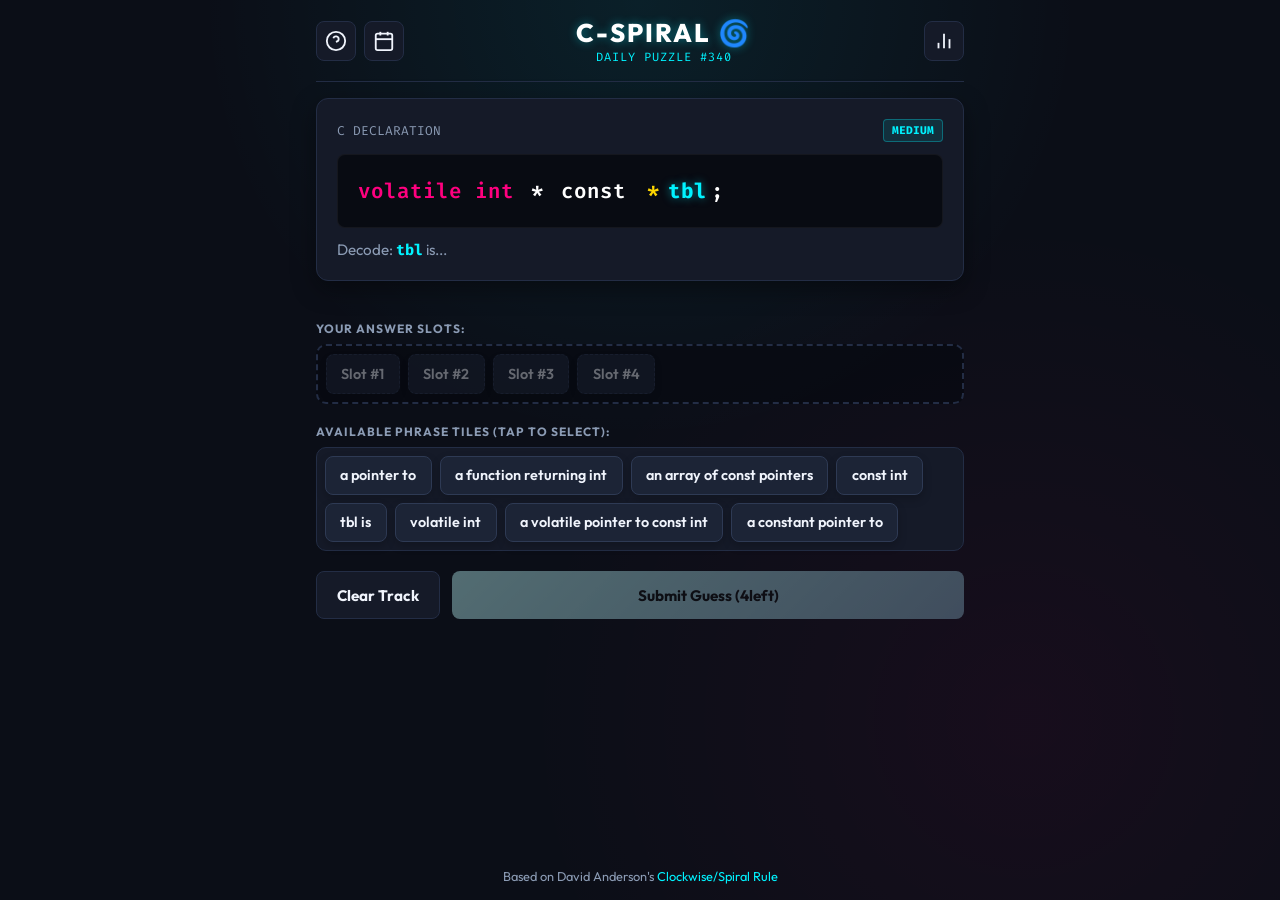
==== index.html @ 301a082c "feat(ui): implement interactive tile decoder, synthwave CSS theme, SVG spiral visualizer, and stats " ====
<!DOCTYPE html>
<html lang="en">
<head>
  <meta charset="UTF-8">
  <meta name="viewport" content="width=device-width, initial-scale=1.0">
  <title>C-Spiral | The Daily C Declaration Game</title>
  <meta name="description" content="A daily C programming declaration puzzle game based on David Anderson's Clockwise/Spiral Rule. Decode C declarations into plain English!">
  
  <!-- Fonts & Icons -->
  <link rel="preconnect" href="https://fonts.googleapis.com">
  <link rel="preconnect" href="https://fonts.gstatic.com" crossorigin>
  <link href="https://fonts.googleapis.com/css2?family=Fira+Code:wght@400;600;700&family=Outfit:wght@400;600;800&display=swap" rel="stylesheet">
  
  <link rel="stylesheet" href="style.css">
</head>
<body>
  <div class="app-container">
    <!-- Top Header -->
    <header class="app-header">
      <div class="header-left">
        <button id="btn-help" class="icon-btn" title="How to Play / Rules">
          <svg viewBox="0 0 24 24" width="22" height="22" fill="none" stroke="currentColor" stroke-width="2"><circle cx="12" cy="12" r="10"/><path d="M9.09 9a3 3 0 0 1 5.83 1c0 2-3 3-3 3"/><line x1="12" y1="17" x2="12.01" y2="17"/></svg>
        </button>
        <button id="btn-archive" class="icon-btn" title="Practice / Archive Mode">
          <svg viewBox="0 0 24 24" width="22" height="22" fill="none" stroke="currentColor" stroke-width="2"><rect x="3" y="4" width="18" height="18" rx="2" ry="2"/><line x1="16" y1="2" x2="16" y2="6"/><line x1="8" y1="2" x2="8" y2="6"/><line x1="3" y1="10" x2="21" y2="10"/></svg>
        </button>
      </div>
      
      <div class="header-center">
        <h1 class="logo-text">C-SPIRAL <span class="spiral-icon">🌀</span></h1>
        <div id="puzzle-badge" class="puzzle-badge">Daily Puzzle #1</div>
      </div>
      
      <div class="header-right">
        <button id="btn-stats" class="icon-btn" title="Statistics">
          <svg viewBox="0 0 24 24" width="22" height="22" fill="none" stroke="currentColor" stroke-width="2"><line x1="18" y1="20" x2="18" y2="10"/><line x1="12" y1="20" x2="12" y2="4"/><line x1="6" y1="20" x2="6" y2="14"/></svg>
        </button>
      </div>
    </header>

    <!-- Main Game Area -->
    <main class="game-main">
      <!-- C Declaration Code Container -->
      <section class="code-section">
        <div class="code-card">
          <div class="code-card-header">
            <span class="code-lang">C DECLARATION</span>
            <span id="code-difficulty" class="badge-difficulty">MEDIUM</span>
          </div>
          <div class="code-display-wrapper" id="code-wrapper">
            <!-- Dynamic SVG Spiral Overlay -->
            <svg id="spiral-svg" class="spiral-svg"></svg>
            <!-- Code text spans -->
            <div id="code-display" class="code-display"></div>
          </div>
          <div class="question-prompt">
            Decode: <span id="prompt-identifier" class="prompt-target">str</span> is...
          </div>
        </div>
      </section>

      <!-- Previous Attempts Log -->
      <section id="attempts-log" class="attempts-log-section"></section>

      <!-- Current Sentence Target Track (Drop Zone) -->
      <section class="target-section">
        <div class="section-label">YOUR ANSWER SLOTS:</div>
        <div id="target-track" class="target-track">
          <!-- Drop slots rendered dynamically -->
        </div>
      </section>

      <!-- Shuffled Tile Pool -->
      <section class="tiles-section">
        <div class="section-label">AVAILABLE PHRASE TILES (TAP TO SELECT):</div>
        <div id="tile-bank" class="tile-bank">
          <!-- Tiles rendered dynamically -->
        </div>
      </section>

      <!-- Action Buttons -->
      <section class="controls-section">
        <button id="btn-clear" class="btn btn-secondary">Clear Track</button>
        <button id="btn-submit" class="btn btn-primary btn-glow" disabled>Submit Guess (<span id="attempts-count">4</span> left)</button>
      </section>
    </main>

    <!-- Footer -->
    <footer class="app-footer">
      <span>Based on David Anderson's <a href="https://c-faq.com/decl/spiral.anderson.html" target="_blank" rel="noopener">Clockwise/Spiral Rule</a></span>
    </footer>
  </div>

  <!-- HELP / RULES MODAL -->
  <div id="modal-help" class="modal-overlay hidden">
    <div class="modal-card">
      <button class="modal-close" data-close="modal-help">&times;</button>
      <h2>🌀 The Clockwise/Spiral Rule</h2>
      <p class="modal-intro">Any C declaration can be decoded into plain English in 3 steps:</p>
      
      <div class="rule-steps">
        <div class="rule-step">
          <span class="step-num">1</span>
          <div>
            <strong>Find the Identifier</strong>
            <p>Start at the variable name (e.g. <code>str</code> or <code>fp</code>).</p>
          </div>
        </div>
        <div class="rule-step">
          <span class="step-num">2</span>
          <div>
            <strong>Move Clockwise / Spiral</strong>
            <p>Read tokens moving right, turning left when hitting parens <code>()</code>, brackets <code>[]</code>, or semicolon <code>;</code>:</p>
            <ul>
              <li><code>[N]</code> &rarr; <em>"array N of..."</em></li>
              <li><code>(type1, type2)</code> &rarr; <em>"function passing type1, type2 returning..."</em></li>
              <li><code>*</code> &rarr; <em>"pointer to..."</em></li>
            </ul>
          </div>
        </div>
        <div class="rule-step">
          <span class="step-num">3</span>
          <div>
            <strong>Parentheses First</strong>
            <p>Always resolve elements inside parentheses before stepping outside!</p>
          </div>
        </div>
      </div>

      <div class="modal-example">
        <strong>Example: <code>char *str[10];</code></strong>
        <ol>
          <li>Start at <code>str</code> &rarr; <em>"str is..."</em></li>
          <li>Move right to <code>[10]</code> &rarr; <em>"an array 10 of..."</em></li>
          <li>Turn left to <code>*</code> &rarr; <em>"pointers to..."</em></li>
          <li>Reach <code>char</code> &rarr; <em>"char"</em></li>
        </ol>
      </div>

      <button class="btn btn-primary modal-action-btn" data-close="modal-help">Got it!</button>
    </div>
  </div>

  <!-- STATS & WIN MODAL -->
  <div id="modal-stats" class="modal-overlay hidden">
    <div class="modal-card">
      <button class="modal-close" data-close="modal-stats">&times;</button>
      <h2 id="stats-title">📊 Game Statistics</h2>

      <!-- End of Game Result Banner -->
      <div id="game-result-banner" class="result-banner hidden">
        <div id="result-emoji" class="result-emoji">🎉</div>
        <div id="result-text" class="result-text">PRONUNCIATION MASTER!</div>
        <div id="target-solution-display" class="target-solution-display"></div>
      </div>

      <div class="stats-grid">
        <div class="stat-box">
          <div id="stat-played" class="stat-val">0</div>
          <div class="stat-lbl">Played</div>
        </div>
        <div class="stat-box">
          <div id="stat-winrate" class="stat-val">0%</div>
          <div class="stat-lbl">Win %</div>
        </div>
        <div class="stat-box">
          <div id="stat-streak" class="stat-val">0</div>
          <div class="stat-lbl">Current Streak</div>
        </div>
        <div class="stat-box">
          <div id="stat-maxstreak" class="stat-val">0</div>
          <div class="stat-lbl">Max Streak</div>
        </div>
      </div>

      <h3>Guess Distribution</h3>
      <div id="guess-histogram" class="histogram-container">
        <!-- Histogram bars -->
      </div>

      <div class="next-puzzle-box">
        <div class="timer-label">NEXT PUZZLE IN</div>
        <div id="countdown-timer" class="timer-val">12:34:56</div>
      </div>

      <div class="modal-actions">
        <button id="btn-share" class="btn btn-primary btn-glow">
          <svg viewBox="0 0 24 24" width="18" height="18" fill="none" stroke="currentColor" stroke-width="2" style="margin-right:6px"><circle cx="18" cy="5" r="3"/><circle cx="6" cy="12" r="3"/><circle cx="18" cy="19" r="3"/><line x1="8.59" y1="13.51" x2="15.42" y2="17.49"/><line x1="15.41" y1="6.51" x2="8.59" y2="10.49"/></svg>
          Share Results
        </button>
      </div>
      <div id="share-toast" class="share-toast hidden">Copied results to clipboard! 📋</div>
    </div>
  </div>

  <script type="module" src="src/app.js"></script>
</body>
</html>
---- style.css ----
:root {
  --bg-dark: #0b0e17;
  --bg-card: #151a28;
  --bg-card-border: #232d45;
  --text-main: #f0f4fc;
  --text-muted: #8b9bb4;
  
  --color-cyan: #00f3ff;
  --color-magenta: #ff007f;
  --color-green: #00ff9d;
  --color-yellow: #ffd700;
  --color-gray: #343e56;

  --tile-correct: #00b862;
  --tile-misplaced: #b89600;
  --tile-incorrect: #3e485e;

  --font-sans: 'Outfit', -apple-system, BlinkMacSystemFont, sans-serif;
  --font-mono: 'Fira Code', monospace;
}

* {
  box-sizing: border-box;
  margin: 0;
  padding: 0;
}

body {
  background-color: var(--bg-dark);
  color: var(--text-main);
  font-family: var(--font-sans);
  min-height: 100vh;
  display: flex;
  justify-content: center;
  align-items: flex-start;
  background-image: 
    radial-gradient(circle at 50% 0%, rgba(0, 243, 255, 0.08), transparent 40%),
    radial-gradient(circle at 80% 80%, rgba(255, 0, 127, 0.05), transparent 40%);
}

.app-container {
  width: 100%;
  max-width: 680px;
  min-height: 100vh;
  display: flex;
  flex-direction: column;
  padding: 1rem;
}

/* Header */
.app-header {
  display: flex;
  align-items: center;
  justify-content: space-between;
  padding-bottom: 1rem;
  border-bottom: 1px solid var(--bg-card-border);
  margin-bottom: 1rem;
}

.header-left, .header-right {
  display: flex;
  gap: 0.5rem;
}

.icon-btn {
  background: var(--bg-card);
  border: 1px solid var(--bg-card-border);
  color: var(--text-main);
  padding: 0.5rem;
  border-radius: 8px;
  cursor: pointer;
  transition: all 0.2s ease;
  display: flex;
  align-items: center;
  justify-content: center;
}

.icon-btn:hover {
  border-color: var(--color-cyan);
  color: var(--color-cyan);
  box-shadow: 0 0 10px rgba(0, 243, 255, 0.2);
}

.header-center {
  text-align: center;
}

.logo-text {
  font-size: 1.6rem;
  font-weight: 800;
  letter-spacing: 2px;
  color: #fff;
  text-shadow: 0 0 10px rgba(0, 243, 255, 0.4);
}

.spiral-icon {
  display: inline-block;
  animation: spin 20s linear infinite;
}

@keyframes spin {
  from { transform: rotate(0deg); }
  to { transform: rotate(360deg); }
}

.puzzle-badge {
  font-size: 0.75rem;
  font-family: var(--font-mono);
  color: var(--color-cyan);
  text-transform: uppercase;
  letter-spacing: 1px;
}

/* Main Layout */
.game-main {
  flex: 1;
  display: flex;
  flex-direction: column;
  gap: 1.25rem;
}

/* Code Card */
.code-section {
  width: 100%;
}

.code-card {
  background: var(--bg-card);
  border: 1px solid var(--bg-card-border);
  border-radius: 12px;
  padding: 1.25rem;
  box-shadow: 0 8px 24px rgba(0, 0, 0, 0.4);
  position: relative;
}

.code-card-header {
  display: flex;
  justify-content: space-between;
  align-items: center;
  margin-bottom: 0.75rem;
  font-family: var(--font-mono);
  font-size: 0.8rem;
  color: var(--text-muted);
}

.badge-difficulty {
  padding: 0.2rem 0.5rem;
  border-radius: 4px;
  font-size: 0.7rem;
  font-weight: 700;
  text-transform: uppercase;
  background: rgba(0, 243, 255, 0.1);
  color: var(--color-cyan);
  border: 1px solid rgba(0, 243, 255, 0.3);
}

.code-display-wrapper {
  position: relative;
  background: #080b12;
  border-radius: 8px;
  padding: 1.25rem 1rem;
  border: 1px solid rgba(255, 255, 255, 0.05);
  overflow-x: auto;
}

.code-display {
  font-family: var(--font-mono);
  font-size: 1.3rem;
  font-weight: 600;
  color: #fff;
  white-space: pre;
  letter-spacing: 1px;
  position: relative;
  z-index: 2;
}

.code-token {
  display: inline-block;
  padding: 2px 4px;
  border-radius: 4px;
  transition: all 0.3s ease;
}

.code-token.token-identifier {
  color: var(--color-cyan);
  text-shadow: 0 0 8px rgba(0, 243, 255, 0.5);
  font-weight: 700;
}

.code-token.token-basetype {
  color: var(--color-magenta);
}

.code-token.token-pointer {
  color: var(--color-yellow);
}

.code-token.token-array, .code-token.token-function {
  color: var(--color-green);
}

.spiral-svg {
  position: absolute;
  top: 0;
  left: 0;
  width: 100%;
  height: 100%;
  pointer-events: none;
  z-index: 1;
}

.spiral-path {
  fill: none;
  stroke: var(--color-cyan);
  stroke-width: 3;
  stroke-linecap: round;
  stroke-dasharray: 400;
  stroke-dashoffset: 400;
  filter: drop-shadow(0 0 6px var(--color-cyan));
  animation: drawPath 2s ease-in-out forwards;
}

@keyframes drawPath {
  to { stroke-dashoffset: 0; }
}

.question-prompt {
  margin-top: 0.75rem;
  font-size: 0.95rem;
  color: var(--text-muted);
}

.prompt-target {
  color: var(--color-cyan);
  font-weight: 700;
  font-family: var(--font-mono);
}

/* Previous Attempts Log */
.attempts-log-section {
  display: flex;
  flex-direction: column;
  gap: 0.5rem;
}

.attempt-row {
  display: flex;
  gap: 0.4rem;
  padding: 0.5rem;
  background: rgba(21, 26, 40, 0.6);
  border-radius: 8px;
  border: 1px solid rgba(255, 255, 255, 0.05);
  overflow-x: auto;
}

.attempt-tile {
  font-size: 0.8rem;
  font-weight: 600;
  padding: 0.4rem 0.6rem;
  border-radius: 6px;
  color: #fff;
  white-space: nowrap;
}

.attempt-tile.correct { background: var(--tile-correct); }
.attempt-tile.misplaced { background: var(--tile-misplaced); }
.attempt-tile.incorrect { background: var(--tile-incorrect); }

/* Target & Tile Bank Sections */
.section-label {
  font-size: 0.75rem;
  font-weight: 700;
  color: var(--text-muted);
  letter-spacing: 1px;
  margin-bottom: 0.5rem;
}

.target-track {
  display: flex;
  flex-wrap: flex;
  gap: 0.5rem;
  min-height: 56px;
  padding: 0.5rem;
  background: rgba(8, 11, 18, 0.8);
  border: 2px dashed var(--bg-card-border);
  border-radius: 10px;
  align-items: center;
}

.tile-bank {
  display: flex;
  flex-wrap: wrap;
  gap: 0.5rem;
  min-height: 80px;
  padding: 0.5rem;
  background: var(--bg-card);
  border: 1px solid var(--bg-card-border);
  border-radius: 10px;
}

/* Individual Tiles */
.phrase-tile {
  background: #1c2436;
  border: 1px solid #2e3a54;
  color: var(--text-main);
  font-family: var(--font-sans);
  font-size: 0.9rem;
  font-weight: 600;
  padding: 0.6rem 0.9rem;
  border-radius: 8px;
  cursor: pointer;
  user-select: none;
  transition: all 0.15s cubic-bezier(0.4, 0, 0.2, 1);
  display: flex;
  align-items: center;
  gap: 0.3rem;
  box-shadow: 0 4px 10px rgba(0, 0, 0, 0.2);
}

.phrase-tile:hover {
  border-color: var(--color-cyan);
  transform: translateY(-2px);
  box-shadow: 0 6px 14px rgba(0, 243, 255, 0.2);
}

.phrase-tile:active {
  transform: translateY(0);
}

.phrase-tile.in-target {
  background: rgba(0, 243, 255, 0.1);
  border-color: var(--color-cyan);
  color: #fff;
}

/* Controls */
.controls-section {
  display: flex;
  gap: 0.75rem;
}

.btn {
  padding: 0.85rem 1.25rem;
  border-radius: 8px;
  font-family: var(--font-sans);
  font-size: 0.95rem;
  font-weight: 700;
  cursor: pointer;
  border: none;
  transition: all 0.2s ease;
  display: flex;
  align-items: center;
  justify-content: center;
}

.btn-secondary {
  background: var(--bg-card);
  border: 1px solid var(--bg-card-border);
  color: var(--text-main);
}

.btn-secondary:hover {
  background: #1e2638;
}

.btn-primary {
  flex: 1;
  background: linear-gradient(135deg, var(--color-cyan), #00a2ff);
  color: #0b0e17;
}

.btn-primary:hover:not(:disabled) {
  transform: translateY(-1px);
  box-shadow: 0 0 16px rgba(0, 243, 255, 0.4);
}

.btn-primary:disabled {
  opacity: 0.5;
  cursor: not-allowed;
  filter: grayscale(0.8);
}

/* Footer */
.app-footer {
  margin-top: 1.5rem;
  text-align: center;
  font-size: 0.8rem;
  color: var(--text-muted);
}

.app-footer a {
  color: var(--color-cyan);
  text-decoration: none;
}

/* Modals */
.modal-overlay {
  position: fixed;
  top: 0;
  left: 0;
  width: 100vw;
  height: 100vh;
  background: rgba(5, 7, 12, 0.85);
  backdrop-filter: blur(8px);
  display: flex;
  justify-content: center;
  align-items: center;
  padding: 1rem;
  z-index: 1000;
  opacity: 1;
  transition: opacity 0.2s ease;
}

.modal-overlay.hidden {
  display: none;
  opacity: 0;
  pointer-events: none;
}

.modal-card {
  background: var(--bg-card);
  border: 1px solid var(--bg-card-border);
  border-radius: 16px;
  width: 100%;
  max-width: 500px;
  max-height: 90vh;
  overflow-y: auto;
  padding: 1.75rem;
  position: relative;
  box-shadow: 0 20px 50px rgba(0, 0, 0, 0.8);
}

.modal-close {
  position: absolute;
  top: 1rem;
  right: 1rem;
  background: none;
  border: none;
  color: var(--text-muted);
  font-size: 1.5rem;
  cursor: pointer;
}

.modal-close:hover { color: #fff; }

/* Rule Steps */
.rule-steps {
  display: flex;
  flex-direction: column;
  gap: 1rem;
  margin: 1.25rem 0;
}

.rule-step {
  display: flex;
  gap: 0.75rem;
}

.step-num {
  background: var(--color-cyan);
  color: #0b0e17;
  font-weight: 800;
  width: 28px;
  height: 28px;
  border-radius: 50%;
  display: flex;
  align-items: center;
  justify-content: center;
  flex-shrink: 0;
}

.modal-example {
  background: #080b12;
  padding: 1rem;
  border-radius: 8px;
  font-size: 0.9rem;
  margin-bottom: 1.25rem;
}

.modal-example code {
  color: var(--color-cyan);
  font-family: var(--font-mono);
}

/* Stats Modal Grid */
.stats-grid {
  display: grid;
  grid-template-columns: repeat(4, 1fr);
  gap: 0.5rem;
  margin: 1.25rem 0;
}

.stat-box {
  background: #080b12;
  padding: 0.75rem 0.5rem;
  border-radius: 8px;
  text-align: center;
}

.stat-val {
  font-size: 1.4rem;
  font-weight: 800;
  color: var(--color-cyan);
}

.stat-lbl {
  font-size: 0.7rem;
  color: var(--text-muted);
  text-transform: uppercase;
}

.histogram-container {
  display: flex;
  flex-direction: column;
  gap: 0.4rem;
  margin: 1rem 0;
}

.histogram-row {
  display: flex;
  align-items: center;
  gap: 0.5rem;
  font-size: 0.85rem;
}

.histogram-bar-bg {
  flex: 1;
  height: 20px;
  background: #080b12;
  border-radius: 4px;
  overflow: hidden;
}

.histogram-bar-fill {
  height: 100%;
  background: var(--color-cyan);
  display: flex;
  align-items: center;
  justify-content: flex-end;
  padding-right: 6px;
  font-weight: 700;
  font-size: 0.75rem;
  color: #0b0e17;
  transition: width 0.6s ease;
}

.next-puzzle-box {
  text-align: center;
  background: rgba(0, 243, 255, 0.05);
  border: 1px dashed rgba(0, 243, 255, 0.3);
  border-radius: 8px;
  padding: 0.75rem;
  margin-bottom: 1.25rem;
}

.timer-label {
  font-size: 0.7rem;
  color: var(--text-muted);
  letter-spacing: 1px;
}

.timer-val {
  font-family: var(--font-mono);
  font-size: 1.2rem;
  font-weight: 700;
  color: var(--color-cyan);
}

.result-banner {
  text-align: center;
  background: rgba(0, 255, 157, 0.1);
  border: 1px solid var(--color-green);
  border-radius: 10px;
  padding: 1rem;
  margin-bottom: 1rem;
}

.result-emoji { font-size: 2rem; }
.result-text { font-weight: 800; color: var(--color-green); letter-spacing: 1px; }

.target-solution-display {
  margin-top: 0.5rem;
  font-family: var(--font-mono);
  font-size: 0.85rem;
  color: #fff;
}

.share-toast {
  text-align: center;
  margin-top: 0.5rem;
  font-size: 0.85rem;
  color: var(--color-green);
}
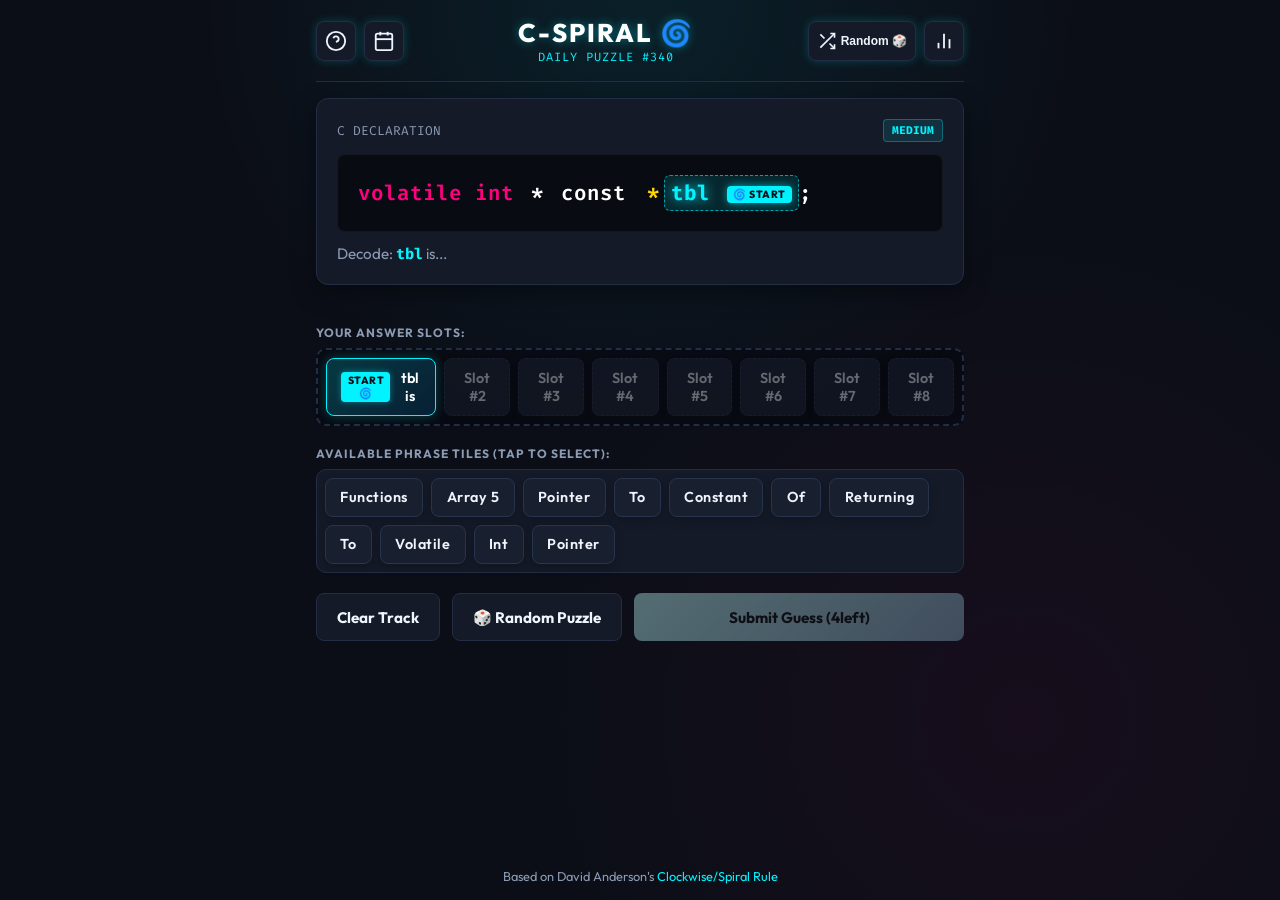
==== commit 30b7dae9: "feat(dev): add Random Puzzle button to test multiple puzzles per day in Practice Mode" ====
--- a/index.html
+++ b/index.html
@@ -5,6 +5,19 @@
   <meta name="viewport" content="width=device-width, initial-scale=1.0">
   <title>C-Spiral | The Daily C Declaration Game</title>
   <meta name="description" content="A daily C programming declaration puzzle game based on David Anderson's Clockwise/Spiral Rule. Decode C declarations into plain English!">
+  <meta name="theme-color" content="#0b0e17">
+
+  <!-- Open Graph / Social Media Meta Tags -->
+  <meta property="og:title" content="C-Spiral | The Daily C Declaration Game">
+  <meta property="og:description" content="Decode complex C declarations into plain English in this daily micro-puzzle game inspired by Wordle!">
+  <meta property="og:type" content="website">
+  <meta name="twitter:card" content="summary_large_image">
+  <meta name="twitter:title" content="C-Spiral 🌀 Daily C Declaration Puzzle">
+  <meta name="twitter:description" content="Test your C programming skills daily with the Clockwise/Spiral Rule!">
+
+  <!-- Favicon & PWA Web Manifest -->
+  <link rel="icon" type="image/svg+xml" href="favicon.svg">
+  <link rel="manifest" href="site.webmanifest">
   
   <!-- Fonts & Icons -->
   <link rel="preconnect" href="https://fonts.googleapis.com">
@@ -12,6 +25,7 @@
   <link href="https://fonts.googleapis.com/css2?family=Fira+Code:wght@400;600;700&family=Outfit:wght@400;600;800&display=swap" rel="stylesheet">
   
   <link rel="stylesheet" href="style.css">
+
 </head>
 <body>
   <div class="app-container">
@@ -32,6 +46,10 @@
       </div>
       
       <div class="header-right">
+        <button id="btn-random-header" class="icon-btn btn-random-icon" title="Test Random Puzzle (Dev Mode)">
+          <svg viewBox="0 0 24 24" width="20" height="20" fill="none" stroke="currentColor" stroke-width="2" style="margin-right:4px;"><polyline points="16 3 21 3 21 8"/><line x1="4" y1="20" x2="21" y2="3"/><polyline points="21 16 21 21 16 21"/><line x1="15" y1="15" x2="21" y2="21"/><line x1="4" y1="4" x2="9" y2="9"/></svg>
+          <span style="font-size:0.75rem; font-weight:700;">Random 🎲</span>
+        </button>
         <button id="btn-stats" class="icon-btn" title="Statistics">
           <svg viewBox="0 0 24 24" width="22" height="22" fill="none" stroke="currentColor" stroke-width="2"><line x1="18" y1="20" x2="18" y2="10"/><line x1="12" y1="20" x2="12" y2="4"/><line x1="6" y1="20" x2="6" y2="14"/></svg>
         </button>
@@ -81,9 +99,11 @@
       <!-- Action Buttons -->
       <section class="controls-section">
         <button id="btn-clear" class="btn btn-secondary">Clear Track</button>
+        <button id="btn-random" class="btn btn-secondary btn-random-action" title="Load a new random puzzle to test">🎲 Random Puzzle</button>
         <button id="btn-submit" class="btn btn-primary btn-glow" disabled>Submit Guess (<span id="attempts-count">4</span> left)</button>
       </section>
     </main>
+
 
     <!-- Footer -->
     <footer class="app-footer">
--- a/style.css
+++ b/style.css
@@ -72,12 +72,32 @@
   transition: all 0.2s ease;
   display: flex;
   align-items: center;
-  justify-content: center;
-}
-
-.icon-btn:hover {
-  border-color: var(--color-cyan);
-  color: var(--color-cyan);
+.icon-btn.btn-random-icon {
+  background: rgba(255, 0, 127, 0.1);
+  border-color: rgba(255, 0, 127, 0.4);
+  color: var(--color-magenta);
+  padding: 0.5rem 0.75rem;
+}
+
+.icon-btn.btn-random-icon:hover {
+  border-color: var(--color-magenta);
+  color: #fff;
+  box-shadow: 0 0 12px rgba(255, 0, 127, 0.4);
+}
+
+.btn-random-action {
+  background: rgba(255, 0, 127, 0.12);
+  border: 1px solid rgba(255, 0, 127, 0.4);
+  color: var(--color-magenta);
+}
+
+.btn-random-action:hover {
+  background: rgba(255, 0, 127, 0.25);
+  border-color: var(--color-magenta);
+  color: #fff;
+  box-shadow: 0 0 12px rgba(255, 0, 127, 0.3);
+}
+
   box-shadow: 0 0 10px rgba(0, 243, 255, 0.2);
 }
 
@@ -187,6 +207,30 @@
   font-weight: 700;
 }
 
+.code-token.token-start-identifier {
+  color: var(--color-cyan);
+  text-shadow: 0 0 12px rgba(0, 243, 255, 0.9);
+  font-weight: 800;
+  background: rgba(0, 243, 255, 0.12);
+  border: 1px dashed rgba(0, 243, 255, 0.6);
+  padding: 3px 6px;
+  border-radius: 6px;
+}
+
+.start-indicator {
+  font-size: 0.65rem;
+  font-family: var(--font-sans);
+  font-weight: 800;
+  background: var(--color-cyan);
+  color: #0b0e17;
+  padding: 2px 6px;
+  border-radius: 4px;
+  margin-left: 4px;
+  vertical-align: middle;
+  letter-spacing: 0.5px;
+  box-shadow: 0 0 8px rgba(0, 243, 255, 0.5);
+}
+
 .code-token.token-basetype {
   color: var(--color-magenta);
 }
@@ -198,6 +242,7 @@
 .code-token.token-array, .code-token.token-function {
   color: var(--color-green);
 }
+
 
 .spiral-svg {
   position: absolute;
@@ -323,8 +368,18 @@
   box-shadow: 0 6px 14px rgba(0, 243, 255, 0.2);
 }
 
-.phrase-tile:active {
-  transform: translateY(0);
+.phrase-tile.tile-in-bank {
+  background: #182030;
+  border-color: #27344c;
+  color: var(--text-main);
+  text-transform: capitalize;
+  letter-spacing: 0.5px;
+}
+
+.phrase-tile.tile-in-bank:hover {
+  background: #202b40;
+  border-color: var(--color-cyan);
+  color: #fff;
 }
 
 .phrase-tile.in-target {
@@ -332,6 +387,28 @@
   border-color: var(--color-cyan);
   color: #fff;
 }
+
+
+.phrase-tile.start-tile {
+  background: linear-gradient(135deg, rgba(0, 243, 255, 0.2), rgba(0, 162, 255, 0.15));
+  border: 1.5px solid var(--color-cyan);
+  color: #fff;
+  box-shadow: 0 0 12px rgba(0, 243, 255, 0.25);
+  opacity: 1 !important;
+}
+
+.start-pin-badge {
+  font-size: 0.65rem;
+  font-weight: 800;
+  background: var(--color-cyan);
+  color: #0b0e17;
+  padding: 2px 6px;
+  border-radius: 4px;
+  margin-right: 4px;
+  letter-spacing: 0.5px;
+  box-shadow: 0 0 6px rgba(0, 243, 255, 0.4);
+}
+
 
 /* Controls */
 .controls-section {
